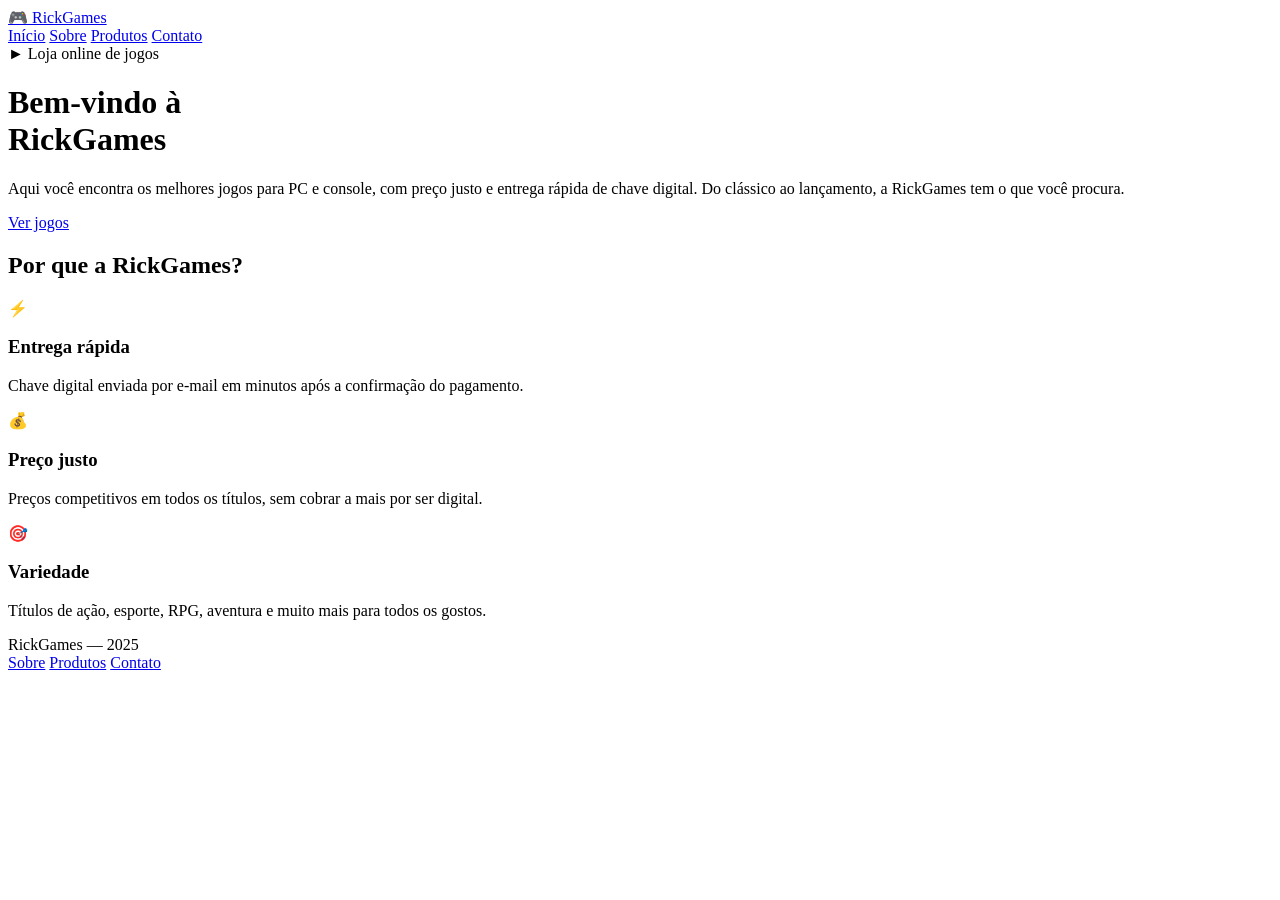
==== index.html @ ae5c6396 "Add files via upload" ====
<!DOCTYPE html>
<html lang="pt-BR">
<head>
  <meta charset="UTF-8">
  <meta name="viewport" content="width=device-width, initial-scale=1.0">
  <title>RickGames</title>
  <link rel="stylesheet" href="rickgames-style.css">
</head>
<body>

  <header>
    <a href="index.html" class="logo">
      <span class="logo-icone">🎮</span>
      <span class="logo-nome">RickGames</span>
    </a>
    <nav>
      <a href="index.html" class="ativo">Início</a>
      <a href="sobre.html">Sobre</a>
      <a href="produtos.html">Produtos</a>
      <a href="contato.html">Contato</a>
    </nav>
  </header>

  <main>
    <div class="hero">
      <span class="hero-badge">&#9658; Loja online de jogos</span>
      <h1>Bem-vindo à<br><span>RickGames</span></h1>
      <p>
        Aqui você encontra os melhores jogos para PC e console, com preço justo e entrega rápida de chave digital.
        Do clássico ao lançamento, a RickGames tem o que você procura.
      </p>
      <a href="produtos.html" class="btn">Ver jogos</a>
    </div>

    <h2>Por que a RickGames?</h2>
    <div class="destaques">
      <div class="destaque-card">
        <span class="icone">⚡</span>
        <h3>Entrega rápida</h3>
        <p>Chave digital enviada por e-mail em minutos após a confirmação do pagamento.</p>
      </div>
      <div class="destaque-card">
        <span class="icone">💰</span>
        <h3>Preço justo</h3>
        <p>Preços competitivos em todos os títulos, sem cobrar a mais por ser digital.</p>
      </div>
      <div class="destaque-card">
        <span class="icone">🎯</span>
        <h3>Variedade</h3>
        <p>Títulos de ação, esporte, RPG, aventura e muito mais para todos os gostos.</p>
      </div>
    </div>
  </main>

  <footer>
    <span class="footer-nome">RickGames &mdash; 2025</span>
    <div class="footer-links">
      <a href="sobre.html">Sobre</a>
      <a href="produtos.html">Produtos</a>
      <a href="contato.html">Contato</a>
    </div>
  </footer>

</body>
</html>
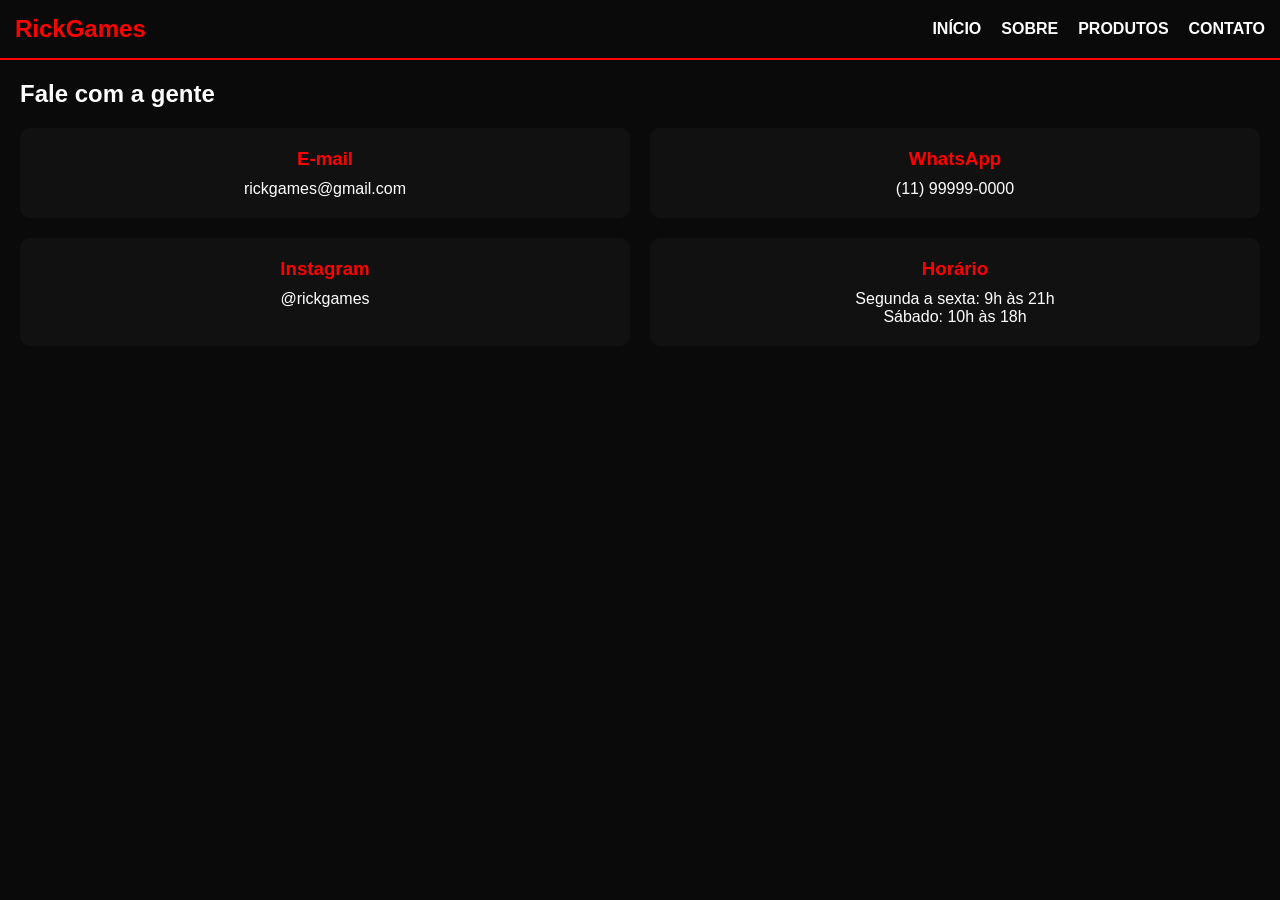
==== commit 0cca1f05: "Atualizar o index.html" ====
--- a/index.html
+++ b/index.html
@@ -4,62 +4,131 @@
   <meta charset="UTF-8">
   <meta name="viewport" content="width=device-width, initial-scale=1.0">
   <title>RickGames</title>
-  <link rel="stylesheet" href="rickgames-style.css">
+
+  <style>
+    /* RESET */
+    * {
+      margin: 0;
+      padding: 0;
+      box-sizing: border-box;
+    }
+
+    body {
+      background-color: #0a0a0a;
+      color: #fff;
+      font-family: Arial, sans-serif;
+    }
+
+    /* MENU */
+    nav {
+      display: flex;
+      justify-content: space-between;
+      align-items: center;
+      padding: 15px;
+      border-bottom: 2px solid red;
+    }
+
+    nav h1 {
+      color: red;
+    }
+
+    nav .menu {
+      display: flex;
+      gap: 20px; /* 🔥 resolve o colado */
+    }
+
+    nav a {
+      color: white;
+      text-decoration: none;
+      font-weight: bold;
+    }
+
+    /* CONTEÚDO */
+    .container {
+      padding: 20px;
+    }
+
+    h2 {
+      margin-bottom: 20px;
+    }
+
+    /* CARDS */
+    .cards {
+      display: grid;
+      grid-template-columns: repeat(2, 1fr);
+      gap: 20px;
+    }
+
+    .card {
+      background: #111;
+      padding: 20px;
+      border-radius: 10px;
+      text-align: center;
+    }
+
+    .card h3 {
+      color: red;
+      margin-bottom: 10px;
+    }
+
+    .card p {
+      word-break: break-word; /* 🔥 resolve email vazando */
+    }
+
+    /* RESPONSIVO */
+    @media (max-width: 600px) {
+      .cards {
+        grid-template-columns: 1fr;
+      }
+    }
+  </style>
 </head>
+
 <body>
 
-  <header>
-    <a href="index.html" class="logo">
-      <span class="logo-icone">🎮</span>
-      <span class="logo-nome">RickGames</span>
-    </a>
-    <nav>
-      <a href="index.html" class="ativo">Início</a>
-      <a href="sobre.html">Sobre</a>
-      <a href="produtos.html">Produtos</a>
-      <a href="contato.html">Contato</a>
-    </nav>
-  </header>
+  <!-- MENU -->
+  <nav>
+    <h1>RickGames</h1>
 
-  <main>
-    <div class="hero">
-      <span class="hero-badge">&#9658; Loja online de jogos</span>
-      <h1>Bem-vindo à<br><span>RickGames</span></h1>
-      <p>
-        Aqui você encontra os melhores jogos para PC e console, com preço justo e entrega rápida de chave digital.
-        Do clássico ao lançamento, a RickGames tem o que você procura.
-      </p>
-      <a href="produtos.html" class="btn">Ver jogos</a>
+    <div class="menu">
+      <a href="#">INÍCIO</a>
+      <a href="#">SOBRE</a>
+      <a href="#">PRODUTOS</a>
+      <a href="#">CONTATO</a>
     </div>
+  </nav>
 
-    <h2>Por que a RickGames?</h2>
-    <div class="destaques">
-      <div class="destaque-card">
-        <span class="icone">⚡</span>
-        <h3>Entrega rápida</h3>
-        <p>Chave digital enviada por e-mail em minutos após a confirmação do pagamento.</p>
+  <!-- CONTEÚDO -->
+  <div class="container">
+    <h2>Fale com a gente</h2>
+
+    <div class="cards">
+
+      <div class="card">
+        <h3>E-mail</h3>
+        <p>rickgames@gmail.com</p>
       </div>
-      <div class="destaque-card">
-        <span class="icone">💰</span>
-        <h3>Preço justo</h3>
-        <p>Preços competitivos em todos os títulos, sem cobrar a mais por ser digital.</p>
+
+      <div class="card">
+        <h3>WhatsApp</h3>
+        <p>(11) 99999-0000</p>
       </div>
-      <div class="destaque-card">
-        <span class="icone">🎯</span>
-        <h3>Variedade</h3>
-        <p>Títulos de ação, esporte, RPG, aventura e muito mais para todos os gostos.</p>
+
+      <div class="card">
+        <h3>Instagram</h3>
+        <p>@rickgames</p>
       </div>
+
+      <div class="card">
+        <h3>Horário</h3>
+        <p>
+          Segunda a sexta: 9h às 21h<br>
+          Sábado: 10h às 18h
+        </p>
+      </div>
+
     </div>
-  </main>
-
-  <footer>
-    <span class="footer-nome">RickGames &mdash; 2025</span>
-    <div class="footer-links">
-      <a href="sobre.html">Sobre</a>
-      <a href="produtos.html">Produtos</a>
-      <a href="contato.html">Contato</a>
-    </div>
-  </footer>
+  </div>
 
 </body>
-</html>
+</html>
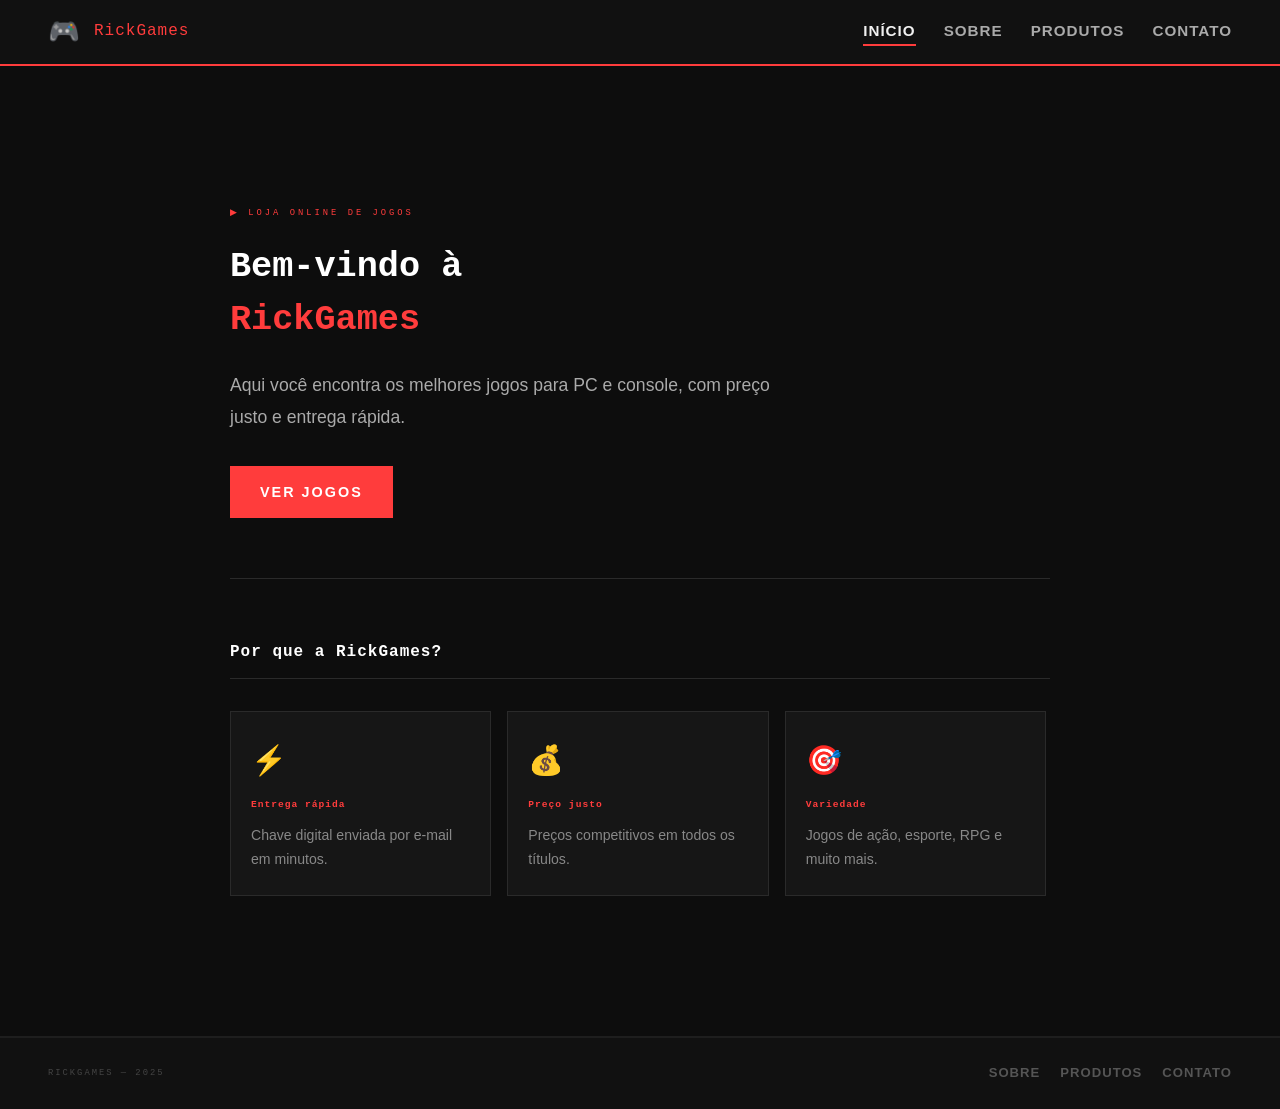
==== commit 9491f1c1: "Refactor index.html structure and styling" ====
--- a/index.html
+++ b/index.html
@@ -5,130 +5,74 @@
   <meta name="viewport" content="width=device-width, initial-scale=1.0">
   <title>RickGames</title>
 
-  <style>
-    /* RESET */
-    * {
-      margin: 0;
-      padding: 0;
-      box-sizing: border-box;
-    }
-
-    body {
-      background-color: #0a0a0a;
-      color: #fff;
-      font-family: Arial, sans-serif;
-    }
-
-    /* MENU */
-    nav {
-      display: flex;
-      justify-content: space-between;
-      align-items: center;
-      padding: 15px;
-      border-bottom: 2px solid red;
-    }
-
-    nav h1 {
-      color: red;
-    }
-
-    nav .menu {
-      display: flex;
-      gap: 20px; /* 🔥 resolve o colado */
-    }
-
-    nav a {
-      color: white;
-      text-decoration: none;
-      font-weight: bold;
-    }
-
-    /* CONTEÚDO */
-    .container {
-      padding: 20px;
-    }
-
-    h2 {
-      margin-bottom: 20px;
-    }
-
-    /* CARDS */
-    .cards {
-      display: grid;
-      grid-template-columns: repeat(2, 1fr);
-      gap: 20px;
-    }
-
-    .card {
-      background: #111;
-      padding: 20px;
-      border-radius: 10px;
-      text-align: center;
-    }
-
-    .card h3 {
-      color: red;
-      margin-bottom: 10px;
-    }
-
-    .card p {
-      word-break: break-word; /* 🔥 resolve email vazando */
-    }
-
-    /* RESPONSIVO */
-    @media (max-width: 600px) {
-      .cards {
-        grid-template-columns: 1fr;
-      }
-    }
-  </style>
+  <link rel="stylesheet" href="rickgames-style.css">
 </head>
 
 <body>
 
-  <!-- MENU -->
-  <nav>
-    <h1>RickGames</h1>
+  <header>
+    <a href="index.html" class="logo">
+      <span class="logo-icone">🎮</span>
+      <span class="logo-nome">RickGames</span>
+    </a>
 
-    <div class="menu">
-      <a href="#">INÍCIO</a>
-      <a href="#">SOBRE</a>
-      <a href="#">PRODUTOS</a>
-      <a href="#">CONTATO</a>
+    <nav>
+      <a href="index.html" class="ativo">Início</a>
+      <a href="sobre.html">Sobre</a>
+      <a href="produtos.html">Produtos</a>
+      <a href="contato.html">Contato</a>
+    </nav>
+  </header>
+
+  <main>
+
+    <div class="hero">
+      <span class="hero-badge">▶ Loja online de jogos</span>
+
+      <h1>Bem-vindo à<br><span>RickGames</span></h1>
+
+      <p>
+        Aqui você encontra os melhores jogos para PC e console, com preço justo e entrega rápida.
+      </p>
+
+      <a href="produtos.html" class="btn">Ver jogos</a>
     </div>
-  </nav>
 
-  <!-- CONTEÚDO -->
-  <div class="container">
-    <h2>Fale com a gente</h2>
+    <h2>Por que a RickGames?</h2>
 
-    <div class="cards">
+    <div class="destaques">
 
-      <div class="card">
-        <h3>E-mail</h3>
-        <p>rickgames@gmail.com</p>
+      <div class="destaque-card">
+        <span class="icone">⚡</span>
+        <h3>Entrega rápida</h3>
+        <p>Chave digital enviada por e-mail em minutos.</p>
       </div>
 
-      <div class="card">
-        <h3>WhatsApp</h3>
-        <p>(11) 99999-0000</p>
+      <div class="destaque-card">
+        <span class="icone">💰</span>
+        <h3>Preço justo</h3>
+        <p>Preços competitivos em todos os títulos.</p>
       </div>
 
-      <div class="card">
-        <h3>Instagram</h3>
-        <p>@rickgames</p>
-      </div>
-
-      <div class="card">
-        <h3>Horário</h3>
-        <p>
-          Segunda a sexta: 9h às 21h<br>
-          Sábado: 10h às 18h
-        </p>
+      <div class="destaque-card">
+        <span class="icone">🎯</span>
+        <h3>Variedade</h3>
+        <p>Jogos de ação, esporte, RPG e muito mais.</p>
       </div>
 
     </div>
-  </div>
+
+  </main>
+
+  <footer>
+    <span class="footer-nome">RickGames — 2025</span>
+
+    <div class="footer-links">
+      <a href="sobre.html">Sobre</a>
+      <a href="produtos.html">Produtos</a>
+      <a href="contato.html">Contato</a>
+    </div>
+  </footer>
 
 </body>
-</html>+</html>
--- a/rickgames-style.css
+++ b/rickgames-style.css
@@ -0,0 +1,361 @@
+/* RickGames - estilo principal */
+
+@import url('https://fonts.googleapis.com/css2?family=Press+Start+2P&family=Barlow:wght@400;600&display=swap');
+
+* {
+  margin: 0;
+  padding: 0;
+  box-sizing: border-box;
+}
+
+body {
+  font-family: 'Barlow', sans-serif;
+  background: #0d0d0d;
+  color: #f0f0f0;
+  line-height: 1.7;
+}
+
+/* cabecalho */
+header {
+  border-bottom: 2px solid #ff3c3c;
+  padding: 18px 48px;
+  display: flex;
+  align-items: center;
+  justify-content: space-between;
+  background: #111111;
+}
+
+.logo {
+  display: flex;
+  align-items: center;
+  gap: 14px;
+  text-decoration: none;
+}
+
+.logo-icone {
+  font-size: 1.6rem;
+  line-height: 1;
+}
+
+.logo-nome {
+  font-family: 'Press Start 2P', monospace;
+  font-size: 1rem;
+  color: #ff3c3c;
+  letter-spacing: 1px;
+}
+
+nav {
+  display: flex;
+  gap: 28px;
+}
+
+nav a {
+  text-decoration: none;
+  color: #aaaaaa;
+  font-family: 'Barlow', sans-serif;
+  font-size: 0.95rem;
+  font-weight: 600;
+  letter-spacing: 1px;
+  text-transform: uppercase;
+}
+
+nav a:hover {
+  color: #ff3c3c;
+}
+
+nav a.ativo {
+  color: #f0f0f0;
+  border-bottom: 2px solid #ff3c3c;
+}
+
+/* conteudo */
+main {
+  max-width: 900px;
+  margin: 0 auto;
+  padding: 60px 40px;
+}
+
+/* hero */
+.hero {
+  padding: 80px 0 60px;
+  border-bottom: 1px solid #2a2a2a;
+  margin-bottom: 60px;
+}
+
+.hero-badge {
+  font-family: 'Press Start 2P', monospace;
+  font-size: 0.55rem;
+  color: #ff3c3c;
+  letter-spacing: 3px;
+  text-transform: uppercase;
+  margin-bottom: 20px;
+  display: block;
+}
+
+.hero h1 {
+  font-family: 'Press Start 2P', monospace;
+  font-size: 2.2rem;
+  line-height: 1.5;
+  margin-bottom: 24px;
+  color: #ffffff;
+}
+
+.hero h1 span {
+  color: #ff3c3c;
+}
+
+.hero p {
+  font-size: 1.1rem;
+  color: #aaaaaa;
+  max-width: 540px;
+  line-height: 1.8;
+}
+
+.btn {
+  display: inline-block;
+  margin-top: 32px;
+  padding: 12px 28px;
+  background: #ff3c3c;
+  color: #ffffff;
+  text-decoration: none;
+  font-family: 'Barlow', sans-serif;
+  font-weight: 600;
+  font-size: 0.9rem;
+  letter-spacing: 2px;
+  text-transform: uppercase;
+  border: 2px solid #ff3c3c;
+}
+
+.btn:hover {
+  background: transparent;
+  color: #ff3c3c;
+}
+
+/* secao titulo */
+h2 {
+  font-family: 'Press Start 2P', monospace;
+  font-size: 1rem;
+  color: #ffffff;
+  margin-bottom: 32px;
+  padding-bottom: 12px;
+  border-bottom: 1px solid #2a2a2a;
+  letter-spacing: 1px;
+}
+
+/* destaques da home */
+.destaques {
+  display: flex;
+  flex-wrap: wrap;
+  gap: 16px;
+  margin-top: 8px;
+}
+
+.destaque-card {
+  border: 1px solid #2a2a2a;
+  padding: 24px 20px;
+  width: calc(33.333% - 12px);
+  background: #161616;
+}
+
+.destaque-card .icone {
+  font-size: 1.8rem;
+  margin-bottom: 12px;
+  display: block;
+}
+
+.destaque-card h3 {
+  font-family: 'Press Start 2P', monospace;
+  font-size: 0.6rem;
+  color: #ff3c3c;
+  margin-bottom: 10px;
+  letter-spacing: 1px;
+}
+
+.destaque-card p {
+  font-size: 0.88rem;
+  color: #888888;
+  line-height: 1.7;
+}
+
+/* pagina sobre */
+.sobre-texto {
+  font-size: 1.05rem;
+  color: #cccccc;
+  line-height: 1.9;
+  max-width: 680px;
+  margin-bottom: 40px;
+}
+
+.valores {
+  display: flex;
+  flex-direction: column;
+  gap: 0;
+  margin-top: 16px;
+}
+
+.valor-item {
+  display: flex;
+  align-items: flex-start;
+  gap: 20px;
+  padding: 20px 0;
+  border-bottom: 1px solid #1e1e1e;
+}
+
+.valor-item .num {
+  font-family: 'Press Start 2P', monospace;
+  font-size: 0.65rem;
+  color: #ff3c3c;
+  min-width: 30px;
+  padding-top: 4px;
+}
+
+.valor-item h3 {
+  font-family: 'Barlow', sans-serif;
+  font-size: 1rem;
+  font-weight: 600;
+  color: #ffffff;
+  margin-bottom: 4px;
+}
+
+.valor-item p {
+  font-size: 0.9rem;
+  color: #888888;
+}
+
+/* pagina produtos */
+.grid-jogos {
+  display: flex;
+  flex-wrap: wrap;
+  gap: 16px;
+}
+
+.jogo-card {
+  border: 1px solid #2a2a2a;
+  background: #161616;
+  padding: 0;
+  width: calc(50% - 8px);
+  overflow: hidden;
+}
+
+.jogo-capa {
+  background: #1e1e1e;
+  height: 120px;
+  display: flex;
+  align-items: center;
+  justify-content: center;
+  font-size: 3rem;
+  border-bottom: 1px solid #2a2a2a;
+}
+
+.jogo-info {
+  padding: 18px 20px;
+}
+
+.jogo-info h3 {
+  font-family: 'Press Start 2P', monospace;
+  font-size: 0.65rem;
+  color: #ffffff;
+  margin-bottom: 8px;
+  letter-spacing: 1px;
+}
+
+.jogo-info .genero {
+  font-size: 0.8rem;
+  color: #666666;
+  margin-bottom: 12px;
+  text-transform: uppercase;
+  letter-spacing: 1px;
+}
+
+.jogo-info .preco {
+  font-family: 'Press Start 2P', monospace;
+  font-size: 0.75rem;
+  color: #ff3c3c;
+}
+
+/* pagina contato */
+.contato-grid {
+  display: flex;
+  flex-wrap: wrap;
+  gap: 16px;
+  margin-bottom: 40px;
+}
+
+.contato-card {
+  border: 1px solid #2a2a2a;
+  background: #161616;
+  padding: 28px 24px;
+  width: calc(50% - 8px);
+}
+
+.contato-card .icone {
+  font-size: 1.6rem;
+  margin-bottom: 14px;
+  display: block;
+}
+
+.contato-card h3 {
+  font-family: 'Press Start 2P', monospace;
+  font-size: 0.6rem;
+  color: #ff3c3c;
+  margin-bottom: 10px;
+  letter-spacing: 1px;
+}
+
+.contato-card a,
+.contato-card p {
+  font-size: 0.95rem;
+  color: #aaaaaa;
+  text-decoration: none;
+}
+
+.contato-card a:hover {
+  color: #ff3c3c;
+}
+
+.aviso {
+  font-size: 0.88rem;
+  color: #555555;
+  border-top: 1px solid #1e1e1e;
+  padding-top: 20px;
+  margin-top: 8px;
+}
+
+/* rodape */
+footer {
+  border-top: 2px solid #1e1e1e;
+  padding: 24px 48px;
+  margin-top: 80px;
+  background: #111111;
+  display: flex;
+  justify-content: space-between;
+  align-items: center;
+  flex-wrap: wrap;
+  gap: 12px;
+}
+
+.footer-nome {
+  font-family: 'Press Start 2P', monospace;
+  font-size: 0.55rem;
+  color: #444444;
+  letter-spacing: 2px;
+  text-transform: uppercase;
+}
+
+.footer-links {
+  display: flex;
+  gap: 20px;
+}
+
+.footer-links a {
+  font-size: 0.82rem;
+  color: #555555;
+  text-decoration: none;
+  font-weight: 600;
+  letter-spacing: 1px;
+  text-transform: uppercase;
+}
+
+.footer-links a:hover {
+  color: #ff3c3c;
+}
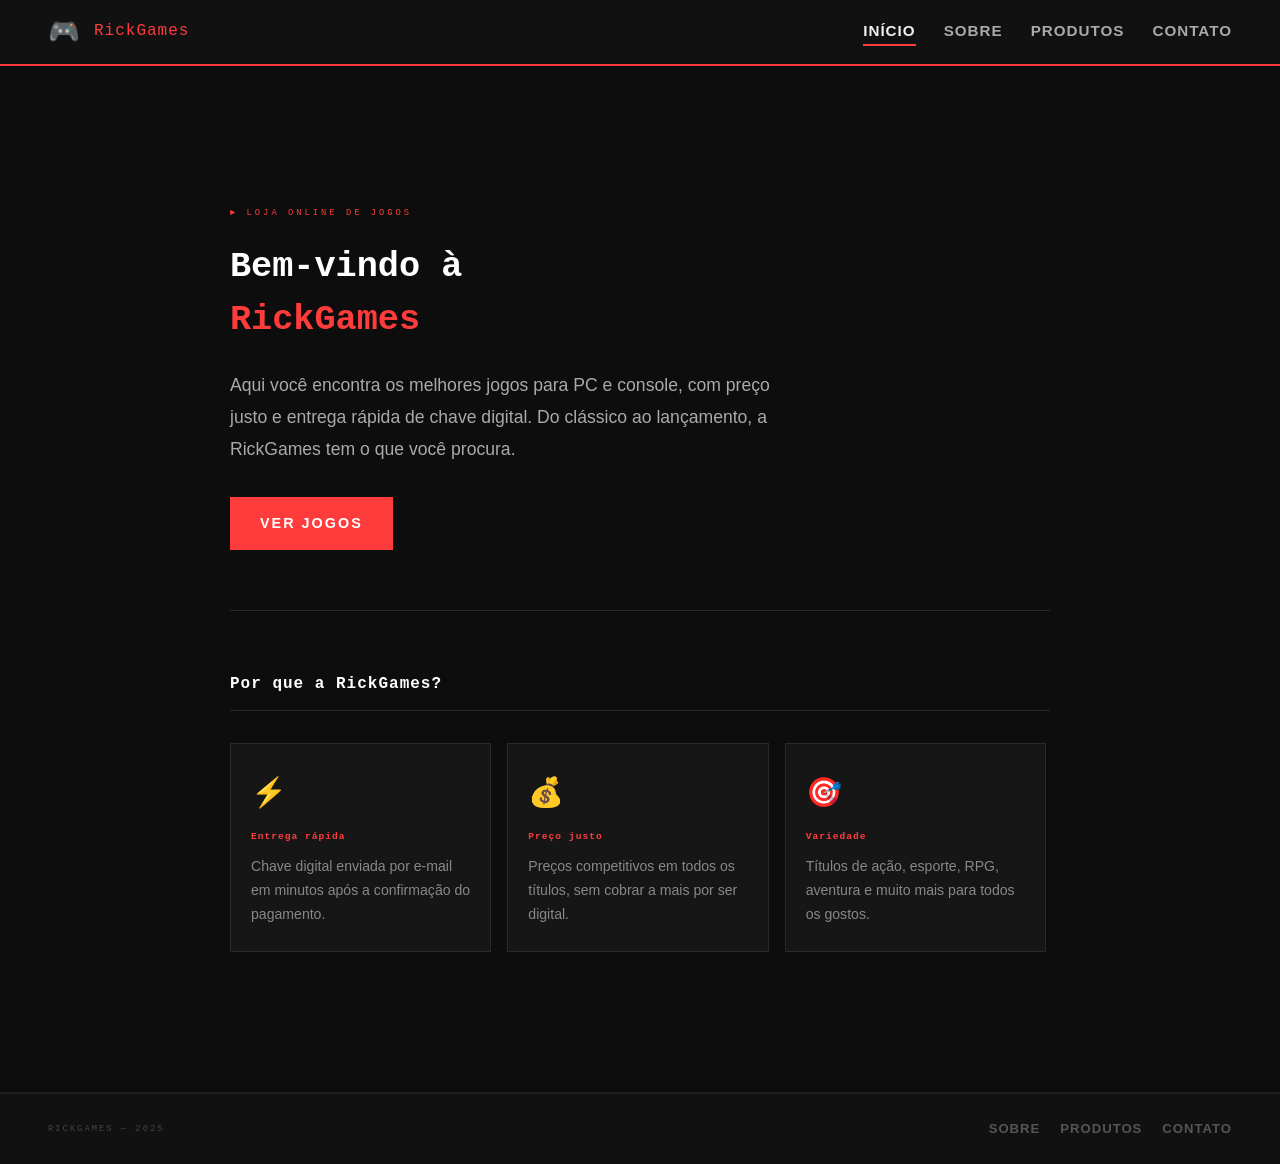
==== commit 369edff1: "Add files via upload" ====
--- a/index.html
+++ b/index.html
@@ -4,10 +4,8 @@
   <meta charset="UTF-8">
   <meta name="viewport" content="width=device-width, initial-scale=1.0">
   <title>RickGames</title>
-
   <link rel="stylesheet" href="rickgames-style.css">
 </head>
-
 <body>
 
   <header>
@@ -15,7 +13,6 @@
       <span class="logo-icone">🎮</span>
       <span class="logo-nome">RickGames</span>
     </a>
-
     <nav>
       <a href="index.html" class="ativo">Início</a>
       <a href="sobre.html">Sobre</a>
@@ -25,48 +22,38 @@
   </header>
 
   <main>
-
     <div class="hero">
-      <span class="hero-badge">▶ Loja online de jogos</span>
-
+      <span class="hero-badge">&#9658; Loja online de jogos</span>
       <h1>Bem-vindo à<br><span>RickGames</span></h1>
-
       <p>
-        Aqui você encontra os melhores jogos para PC e console, com preço justo e entrega rápida.
+        Aqui você encontra os melhores jogos para PC e console, com preço justo e entrega rápida de chave digital.
+        Do clássico ao lançamento, a RickGames tem o que você procura.
       </p>
-
       <a href="produtos.html" class="btn">Ver jogos</a>
     </div>
 
     <h2>Por que a RickGames?</h2>
-
     <div class="destaques">
-
       <div class="destaque-card">
         <span class="icone">⚡</span>
         <h3>Entrega rápida</h3>
-        <p>Chave digital enviada por e-mail em minutos.</p>
+        <p>Chave digital enviada por e-mail em minutos após a confirmação do pagamento.</p>
       </div>
-
       <div class="destaque-card">
         <span class="icone">💰</span>
         <h3>Preço justo</h3>
-        <p>Preços competitivos em todos os títulos.</p>
+        <p>Preços competitivos em todos os títulos, sem cobrar a mais por ser digital.</p>
       </div>
-
       <div class="destaque-card">
         <span class="icone">🎯</span>
         <h3>Variedade</h3>
-        <p>Jogos de ação, esporte, RPG e muito mais.</p>
+        <p>Títulos de ação, esporte, RPG, aventura e muito mais para todos os gostos.</p>
       </div>
-
     </div>
-
   </main>
 
   <footer>
-    <span class="footer-nome">RickGames — 2025</span>
-
+    <span class="footer-nome">RickGames &mdash; 2025</span>
     <div class="footer-links">
       <a href="sobre.html">Sobre</a>
       <a href="produtos.html">Produtos</a>
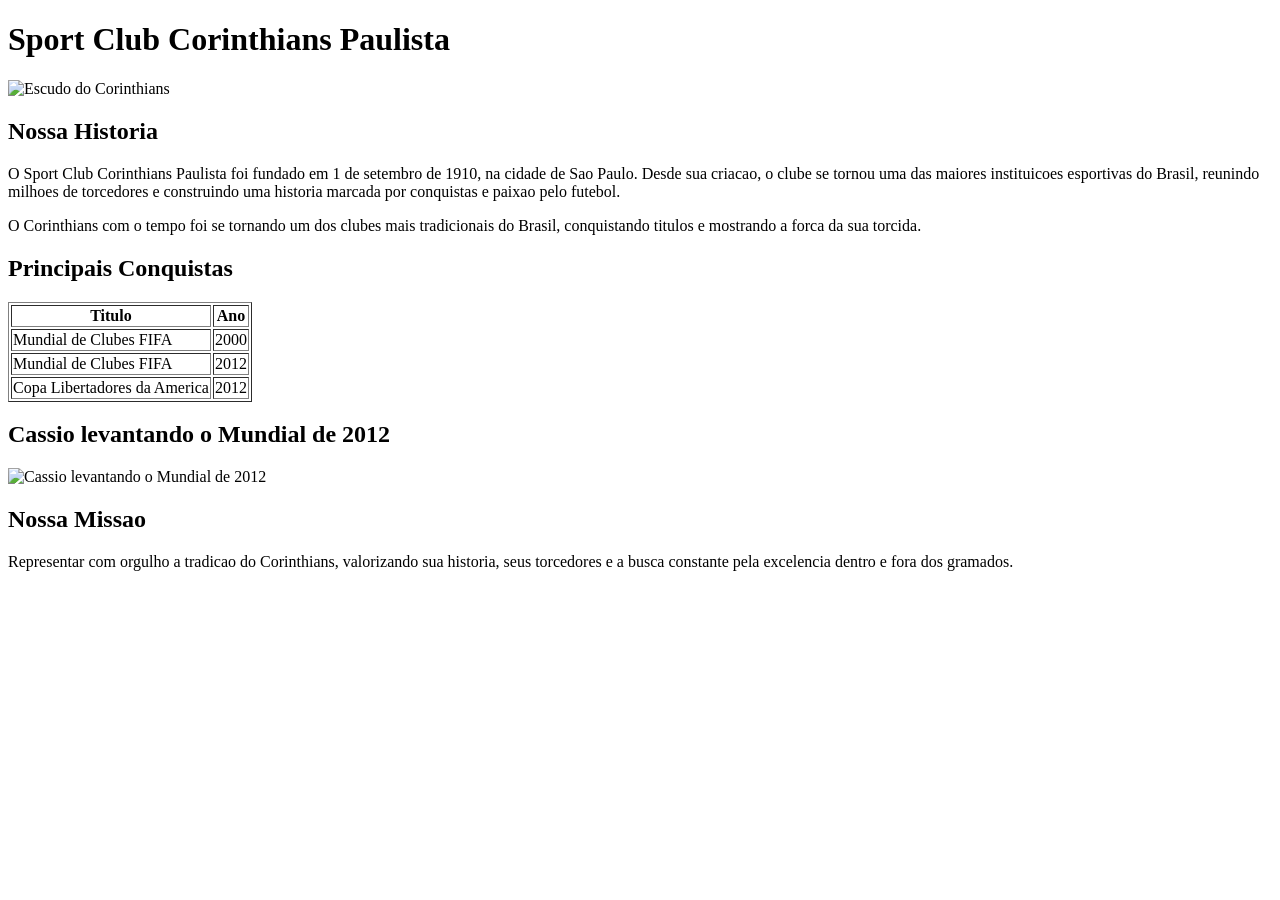
==== commit d5b24d48: "Update index.html" ====
--- a/index.html
+++ b/index.html
@@ -1,65 +1,67 @@
 <!DOCTYPE html>
 <html lang="pt-BR">
+
 <head>
-  <meta charset="UTF-8">
-  <meta name="viewport" content="width=device-width, initial-scale=1.0">
-  <title>RickGames</title>
-  <link rel="stylesheet" href="rickgames-style.css">
+    <title>Historia do Corinthians</title>
 </head>
+
 <body>
 
-  <header>
-    <a href="index.html" class="logo">
-      <span class="logo-icone">🎮</span>
-      <span class="logo-nome">RickGames</span>
-    </a>
-    <nav>
-      <a href="index.html" class="ativo">Início</a>
-      <a href="sobre.html">Sobre</a>
-      <a href="produtos.html">Produtos</a>
-      <a href="contato.html">Contato</a>
-    </nav>
-  </header>
+    <h1>Sport Club Corinthians Paulista</h1>
 
-  <main>
-    <div class="hero">
-      <span class="hero-badge">&#9658; Loja online de jogos</span>
-      <h1>Bem-vindo à<br><span>RickGames</span></h1>
-      <p>
-        Aqui você encontra os melhores jogos para PC e console, com preço justo e entrega rápida de chave digital.
-        Do clássico ao lançamento, a RickGames tem o que você procura.
-      </p>
-      <a href="produtos.html" class="btn">Ver jogos</a>
-    </div>
+    <img src="https://upload.wikimedia.org/wikipedia/pt/b/b4/Corinthians_simbolo.png" alt="Escudo do Corinthians"
+        width="150">
 
-    <h2>Por que a RickGames?</h2>
-    <div class="destaques">
-      <div class="destaque-card">
-        <span class="icone">⚡</span>
-        <h3>Entrega rápida</h3>
-        <p>Chave digital enviada por e-mail em minutos após a confirmação do pagamento.</p>
-      </div>
-      <div class="destaque-card">
-        <span class="icone">💰</span>
-        <h3>Preço justo</h3>
-        <p>Preços competitivos em todos os títulos, sem cobrar a mais por ser digital.</p>
-      </div>
-      <div class="destaque-card">
-        <span class="icone">🎯</span>
-        <h3>Variedade</h3>
-        <p>Títulos de ação, esporte, RPG, aventura e muito mais para todos os gostos.</p>
-      </div>
-    </div>
-  </main>
+    <h2>Nossa Historia</h2>
 
-  <footer>
-    <span class="footer-nome">RickGames &mdash; 2025</span>
-    <div class="footer-links">
-      <a href="sobre.html">Sobre</a>
-      <a href="produtos.html">Produtos</a>
-      <a href="contato.html">Contato</a>
-    </div>
-  </footer>
+    <p>
+        O Sport Club Corinthians Paulista foi fundado em 1 de setembro de 1910,
+        na cidade de Sao Paulo. Desde sua criacao, o clube se tornou uma das maiores
+        instituicoes esportivas do Brasil, reunindo milhoes de torcedores e construindo
+        uma historia marcada por conquistas e paixao pelo futebol.
+    </p>
+
+    <p>
+        O Corinthians com o tempo foi se tornando um dos clubes mais tradicionais do Brasil,
+        conquistando titulos e mostrando a forca da sua torcida.
+    </p>
+
+    <h2>Principais Conquistas</h2>
+
+    <table border="1">
+        <tr>
+            <th>Titulo</th>
+            <th>Ano</th>
+        </tr>
+
+        <tr>
+            <td>Mundial de Clubes FIFA</td>
+            <td>2000</td>
+        </tr>
+
+        <tr>
+            <td>Mundial de Clubes FIFA</td>
+            <td>2012</td>
+        </tr>
+
+        <tr>
+            <td>Copa Libertadores da America</td>
+            <td>2012</td>
+        </tr>
+    </table>
+
+    <h2>Cassio levantando o Mundial de 2012</h2>
+
+    <img src="https://i.pinimg.com/564x/99/ea/17/99ea171d61bded624f86129809785d40.jpg"
+        alt="Cassio levantando o Mundial de 2012" width="500">
+
+    <h2>Nossa Missao</h2>
+
+    <p>
+        Representar com orgulho a tradicao do Corinthians, valorizando sua historia,
+        seus torcedores e a busca constante pela excelencia dentro e fora dos gramados.
+    </p>
 
 </body>
+
 </html>
